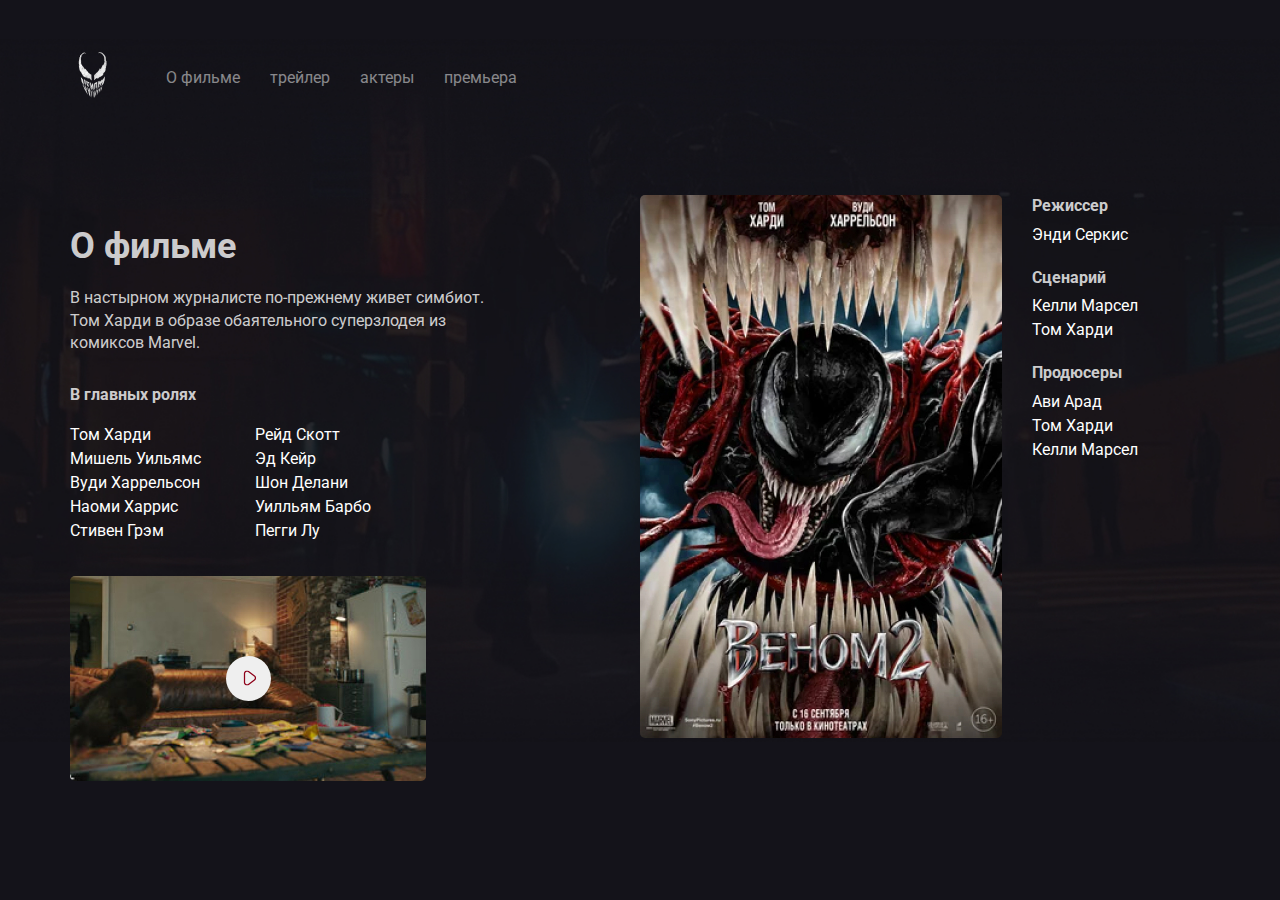
==== about.html @ 459003f2 "Add files via upload" ====
<!DOCTYPE html>
<html lang="ru">

<head>
  <meta charset="UTF-8">
  <meta http-equiv="X-UA-Compatible" content="IE=edge">
  <meta name="viewport" content="width=device-width, initial-scale=1.0">
  <link rel="preconnect" href="https://fonts.gstatic.com">
  <link href="https://fonts.googleapis.com/css2?family=Roboto:wght@400;700&display=swap" rel="stylesheet">
  <link rel="stylesheet" href="./css/normalize.css">
  <link rel="stylesheet" href="./css/style.css">
  <title>О фильме - Venom 2</title>
</head>

<body class="primary-bg">
  <div class="container">
    <header class="header">
      <a href="./index.html" class="logo-link">
        <img width="46" height="71" src="./img/logo.png" alt="logo: venom" class="logo-image">
      </a>
      <nav class="nav">
        <ul class="nav-menu">
          <li class="nav-menu-item">
            <a href="about.html" class="nav-menu-link">О фильме</a>
          </li>
          <li class="nav-menu-item">
            <a href="trailer.html" class="nav-menu-link">трейлер</a>
          </li>
          <li class="nav-menu-item">
            <a href="actors.html" class="nav-menu-link">актеры</a>
          </li>
          <li class="nav-menu-item">
            <a href="premier.html" class="nav-menu-link">премьера</a>
          </li>
        </ul>
      </nav>
    </header>
    <div class="content">
      <div class="col">
        <h2 class="content-title">О фильме</h2>
        <p class="content-text">В настырном журналисте по-прежнему живет симбиот. Том Харди в образе обаятельного
          суперзлодея из комиксов Marvel.</p>
        <h3 class="content-subtitle">В главных ролях</h3>
        <ul class="list column-2">
          <li class="list-item">Том Харди</li>
          <li class="list-item">Мишель Уильямс</li>
          <li class="list-item">Вуди Харрельсон</li>
          <li class="list-item">Наоми Харрис</li>
          <li class="list-item">Стивен Грэм</li>
          <li class="list-item">Рейд Скотт</li>
          <li class="list-item">Эд Кейр</li>
          <li class="list-item">Шон Делани</li>
          <li class="list-item">Уилльям Барбо</li>
          <li class="list-item">Пегги Лу</li>
        </ul>
        <div class="trailer">
          <button class="play">
            <img src="./img/play.svg" alt="icon: play" class="play-icon">
          </button>
        </div>
        <!-- /.trailer -->
      </div>
      <div class="col">
        <div class="poster-wrapper">
          <img src="./img/poster.jpg" alt="photo: poster venom 2" class="poster">
          <div class="creators">
            <h3 class="content-subtitle">Режиссер</h3>
            <ul class="list">
              <li class="list-item">Энди Серкис</li>
            </ul>
            <h3 class="content-subtitle">Сценарий</h3>
            <ul class="list">
              <li class="list-item">Келли Марсел</li>
              <li class="list-item">Том Харди</li>
            </ul>
            <h3 class="content-subtitle">Продюсеры</h3>
            <ul class="list">
              <li class="list-item">Ави Арад</li>
              <li class="list-item">Том Харди</li>
              <li class="list-item">Келли Марсел</li>
            </ul>
        </div>
      </div>
        <!-- /.creators -->
      </div>
    </div>
    <!-- /.content -->
  </div>
  <!-- /.container -->
</body>

</html>
---- css/style.css ----
body {
  background-color: #14131a ;
  color: #fff;
  font-family: "Roboto", sans-serif;
}

.container {
  max-width: 1140px;
  margin: auto;
}

.header {
  display: flex;
  align-items: center;
  padding-top: 40px;
  margin-bottom: 80px;
}

.logo-link {
  display: inline-block;
  margin-right: 50px;
}

.nav-menu {
  margin: 0;
  padding: 0;
  list-style: none;
  display: flex;
}

.nav-menu-item {
  margin-right: 30px;
}

.nav-menu-link {
  text-decoration: none;
  color: rgba(255, 255, 255, 0.5);
}

.film-date {
  display: block;
  font-size: 24px;
  line-height: 28px;
  margin-bottom: 38px;
  color: rgba(255, 255, 255, 0.8);
}
.film-description {
  margin-top: 40px;
  max-width: 423px;
  font-size: 16px;
  line-height: 140%;
  color: rgba(255, 255, 255, 0.8);
}

.button {
  padding: 15px 30px;
  border: none;
  border-radius: 5px;
  text-decoration: none;
  cursor: pointer;
}

.button-icon,
.button-text {
  display: inline-block;
  vertical-align: middle;
}
.button-text {
  font-size: 14px;
  line-height: 16px;
  margin-left: 10px;
}

.button-primary {
  color: #8d0019;
  background-color: #fff;
}
.button-link {
  color: #fff;
}

.button-group {
  margin-top: 70px;
}

.venom {
  position: absolute;
  top: 0;
  right: 0;
}

.blood {
  background: url(../img/blood.png) no-repeat top right,
    #14131a url(../img/background.jpg) no-repeat center center / 100%;
}

.primary-bg {
  background: #14131a url(../img/background.jpg) no-repeat center center / 100%;
}

.content {
  display: flex;
}

.col {
  flex-basis: 50%;
}

.content-title {
  font-weight: bold;
  font-size: 36px;
  line-height: 42px;
  color: rgba(255, 255, 255, 0.8);
  margin-bottom: 20px;
}

.content-subtitle {
  font-size: 16px;
  line-height: 140%;
  color: rgba(255, 255, 255, 0.8);
  margin-bottom: 15px;
  margin-top: 0;
}

.content-text {
  font-size: 16px;
  line-height: 140%;
  color: rgba(255, 255, 255, 0.8);
  max-width: 423px;
  margin-bottom: 30px;
}

.content .list {
  list-style-type: none;
  padding: 0;
}

.list-item {
  line-height: 1.5;
}

.column-2 {
  -webkit-column-count: 2;
  -moz-column-count: 2;
  column-count: 2;
  -webkit-column-gap: 20px;
  -moz-column-gap: 20px;
  column-gap: 20px;
  max-width: 350px;
}

.content .trailer {
  width: 356px;
  height: 205px;
  background: url("../img/trailer-cover.jpg") no-repeat center / contain;
  border-radius: 5px;
  display: flex;
  align-items: center;
  justify-content: center;
  margin-top: 33px;
}

.trailer .play {
  width: 45px;
  height: 45px;
  border-radius: 50%;
  border: none;
  cursor: pointer;
}

.trailer .play-icon {
  transform: translate(1px, 2px);
}

.poster-wrapper {
  display: flex;
  align-items: start;
}

.poster {
  width: 362px;
  border-radius: 5px;
  margin-right: 30px;
}

.poster-wrapper .content-subtitle {
  margin-bottom: 5px;
}

.poster-wrapper .list {
  margin: 0;
  margin-bottom: 20px;
}
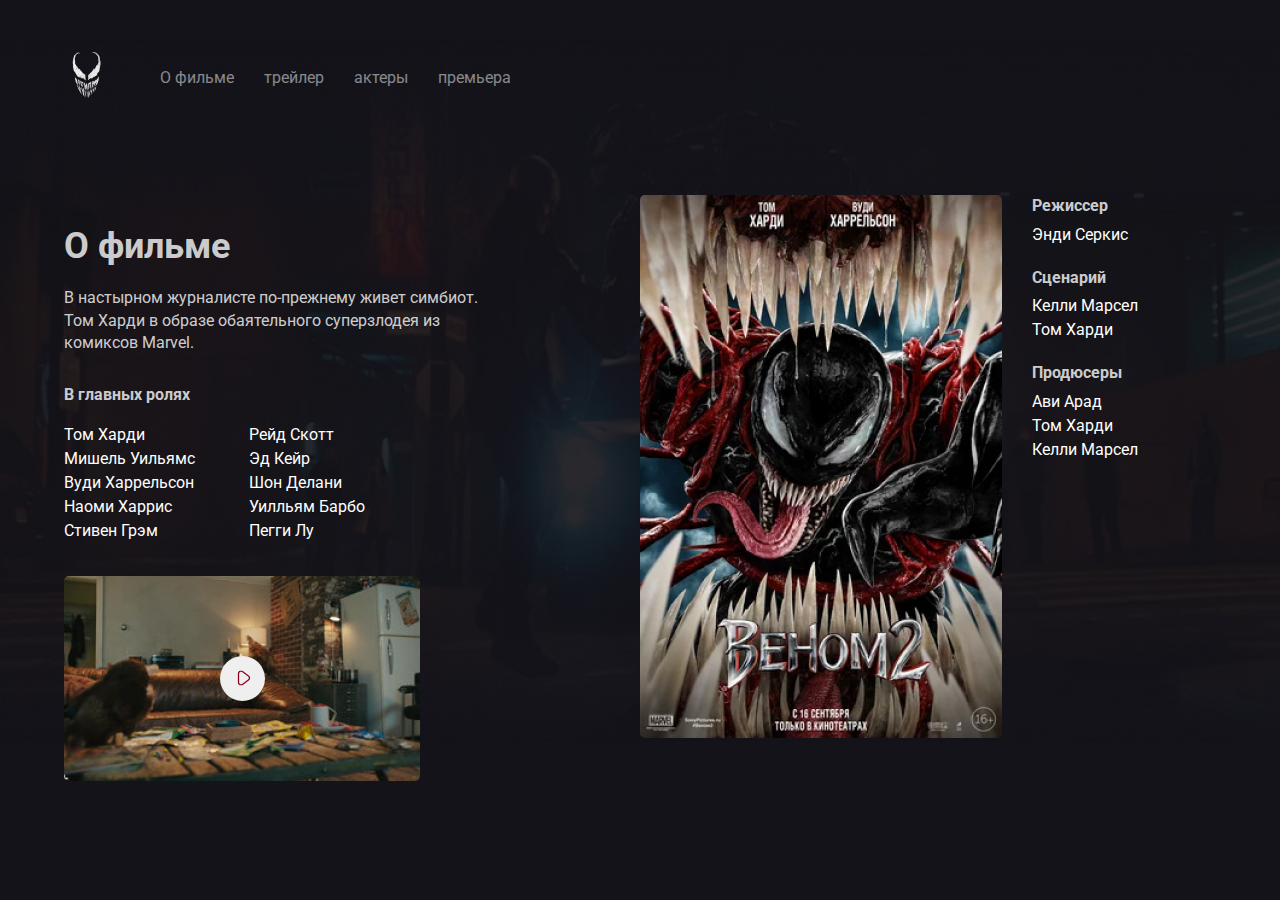
==== commit 27bcf3f6: "Add files via upload" ====
--- a/about.html
+++ b/about.html
@@ -19,6 +19,14 @@
         <img width="46" height="71" src="./img/logo.png" alt="logo: venom" class="logo-image">
       </a>
       <nav class="nav">
+        <button class="menu-button">
+          <span class="menu-button-text">меню</span>
+          <img src="./img/menu.svg" alt="icon: burger menu" class="menu-button-icon">
+        </button>
+        <button class="menu-close">
+          <span class="menu-close-text">закрыть</span>
+          <img src="./img/arrow.svg" alt="icon: arrow right" class="menu-close-icon">
+        </button>
         <ul class="nav-menu">
           <li class="nav-menu-item">
             <a href="about.html" class="nav-menu-link">О фильме</a>
@@ -87,6 +95,7 @@
     <!-- /.content -->
   </div>
   <!-- /.container -->
+  <script src="./js/main.js"></script>
 </body>
 
 </html>--- a/css/style.css
+++ b/css/style.css
@@ -1,12 +1,24 @@
 body {
-  background-color: #14131a ;
+  background-color: #14131a;
   color: #fff;
   font-family: "Roboto", sans-serif;
 }
 
+img {
+  max-width: 100%;
+}
+
 .container {
-  max-width: 1140px;
+  /* max-width: 1140px; */
+  width: 90%;
   margin: auto;
+}
+.venom {
+  position: absolute;
+  top: 0;
+  right: 0;
+  max-width: 720px;
+  width: 40%;
 }
 
 .header {
@@ -41,15 +53,19 @@
   display: block;
   font-size: 24px;
   line-height: 28px;
-  margin-bottom: 38px;
+  margin-bottom: 2%;
   color: rgba(255, 255, 255, 0.8);
 }
 .film-description {
-  margin-top: 40px;
+  margin-top: 3%;
   max-width: 423px;
   font-size: 16px;
   line-height: 140%;
   color: rgba(255, 255, 255, 0.8);
+}
+
+.film-logo {
+  width: 70%;
 }
 
 .button {
@@ -80,17 +96,11 @@
 }
 
 .button-group {
-  margin-top: 70px;
-}
-
-.venom {
-  position: absolute;
-  top: 0;
-  right: 0;
+  margin-top: 5%;
 }
 
 .blood {
-  background: url(../img/blood.png) no-repeat top right,
+  background: url(../img/blood.png) no-repeat top right / 70%,
     #14131a url(../img/background.jpg) no-repeat center center / 100%;
 }
 
@@ -191,3 +201,130 @@
   margin: 0;
   margin-bottom: 20px;
 }
+
+.menu-button {
+  display: none;
+}
+
+.menu-close {
+  display: none;
+}
+
+@media (max-width: 1024px) {
+  .content {
+    flex-direction: column;
+    padding-bottom: 5%;
+  }
+  .col {
+    margin-bottom: 5%;
+  }
+  .header {
+    margin-bottom: 4%;
+  }
+  .film {
+    margin-top: 20%;
+  }
+}
+@media (max-width: 768px) {
+  .blood {
+    background-color: #14131a;
+  }
+  .venom {
+    top: 10%;
+  }
+}
+
+@media (max-width: 576px) {
+  .venom {
+    top: 20%;
+    width: 30%;
+  }
+  .nav-menu {
+    position: fixed;
+    left: 0;
+    top: 0;
+    z-index: 9;
+    width: 100%;
+    height: 100%;
+    background-color: #fff;
+    display: flex;
+    justify-content: center;
+    align-items: center;
+    flex-direction: column;
+    transform: translateX(100%);
+    transition: transform 0.2s;
+  }
+  .nav-menu-item {
+    margin-bottom: 2%;
+    margin-top: 2%;
+    margin-right: 0;
+  }
+  .menu-close {
+    position: fixed;
+    opacity: 0;
+    right: 25px;
+    top: 65px;
+    display: flex;
+    align-items: center;
+    z-index: 10;
+    border: none;
+    background-color: #fff;
+    cursor: pointer;
+    transform: translateX(300%);
+    transition: transform 0.2s;
+    transition-delay: 0.4s;
+  }
+  .is-active {
+    transform: translateX(0);
+    opacity: 1;
+  }
+  .menu-close-text {
+    margin-right: 10px;
+  }
+  .nav-menu-link {
+    color: #14131a;
+  }
+  .nav {
+    margin-left: auto;
+  }
+  .menu-button {
+    display: flex;
+    align-items: center;
+    justify-content: center;
+    padding: 10px;
+    border: none;
+    background-color: #14131a;
+    cursor: pointer;
+    color: #fff;
+  }
+  .menu-button-text {
+    margin-right: 10px;
+  }
+  .button-group {
+    display: flex;
+    align-items: center;
+    justify-content: center;
+    flex-direction: column;
+  }
+  .film-text {
+    text-align: center;
+  }
+  .poster-wrapper {
+    flex-direction: column;
+  }
+  .poster {
+    margin-bottom: 4%;
+  }
+  .content .trailer {
+    max-width: 350px;
+    width: 100%;
+  }
+  .poster {
+    margin-right: 0;
+    width: 100%;
+    min-width: 350px;
+  }
+  .column-2 {
+    column-count: 1;
+  }
+}
